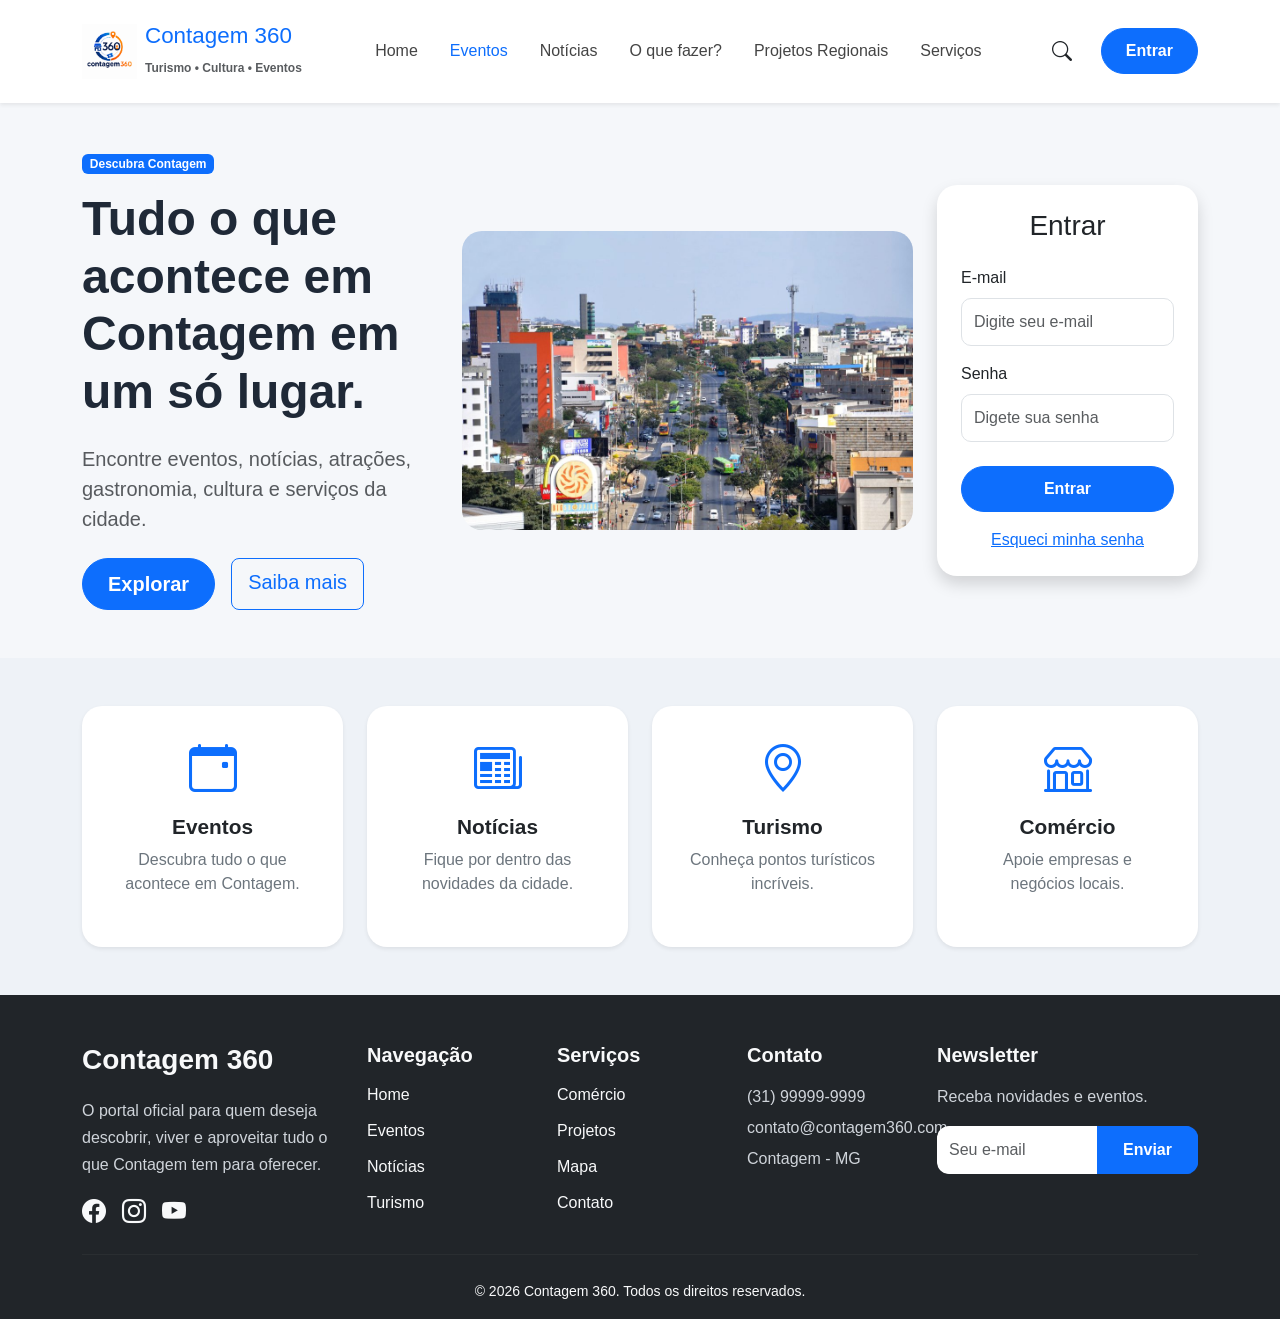
==== index.html @ 5708c747 "eventoss" ====
<!DOCTYPE html>
<html lang="pt-br">

<head>

    <meta charset="UTF-8">
    <meta name="viewport" content="width=device-width, initial-scale=1.0">

    <title>Contagem 360</title>

    <link rel="icon" href="img/logo.png" type="image/png">

    <!-- Bootstrap -->
    <link href="https://cdn.jsdelivr.net/npm/bootstrap@5.0.2/dist/css/bootstrap.min.css" rel="stylesheet">

    <!-- Bootstrap Icons -->
    <link rel="stylesheet" href="https://cdn.jsdelivr.net/npm/bootstrap-icons@1.13.1/font/bootstrap-icons.min.css">

    <!-- CSS -->
    <link rel="stylesheet" href="style.css">

</head>

<body>

    <!-- ==========================
            NAVBAR
    =========================== -->

    <header>

        <nav class="navbar navbar-expand-lg navbar-light bg-white shadow-sm">

            <div class="container">

                <!-- Logo -->

                <a class="navbar-brand fw-bold d-flex align-items-center" href="#">

                    <img src="img/logo.png" alt="Logo Contagem 360" width="55" class="me-2">
                    <div>

                        <h4 class="m-0">Contagem 360</h4>

                        <small class="text-muted">
                            Turismo • Cultura • Eventos
                        </small>

                    </div>

                </a>

                <!-- Botão Mobile -->

                <button class="navbar-toggler" type="button" data-bs-toggle="collapse" data-bs-target="#menu">

                    <span class="navbar-toggler-icon"></span>

                </button>

                <!-- Menu -->

                <div class="collapse navbar-collapse" id="menu">

                    <ul class="navbar-nav mx-auto">

                        <li class="nav-item">
                            <a class="nav-link " href="#">
                                Home
                            </a>
                        </li>

                        <li class="nav-item">
                            <a class="nav-link active" href="eventos.html">
                                Eventos
                            </a>
                        </li>

                        <li class="nav-item">
                            <a class="nav-link" href="#">
                                Notícias
                            </a>
                        </li>

                        <li class="nav-item">
                            <a class="nav-link" href="#">
                                O que fazer?
                            </a>
                        </li>

                        <li class="nav-item">
                            <a class="nav-link" href="#">
                                Projetos Regionais
                            </a>
                        </li>

                        <li class="nav-item">
                            <a class="nav-link" href="#">
                                Serviços
                            </a>
                        </li>

                    </ul>

                    <!-- Lado direito -->

                    <div class="d-flex align-items-center">

                        <button class="btn btn-link text-dark me-3">

                            <i class="bi bi-search fs-5"></i>

                        </button>

                        <a href="index.html" class="btn btn-primary rounded-pill px-4">

                            Entrar

                        </a>

                    </div>

                </div>

            </div>

        </nav>

    </header>

    <!-- ==========================
            MAIN
    =========================== -->

    <main> <!-- HERO -->

        <section class="hero py-5">

            <div class="container">

                <div class="row align-items-center gy-5">

                    <!-- Texto -->

                    <div class="col-lg-4">

                        <span class="badge bg-primary mb-3">
                            Descubra Contagem
                        </span>

                        <h1 class="display-5 fw-bold mb-4">

                            Tudo o que acontece em Contagem em um só lugar.

                        </h1>

                        <p class="lead text-muted mb-4">

                            Encontre eventos, notícias, atrações,
                            gastronomia, cultura e serviços da cidade.

                        </p>

                        <div class="d-flex gap-3">

                            <a href="#" class="btn btn-primary btn-lg">

                                Explorar

                            </a>

                            <a href="#" class="btn btn-outline-primary btn-lg">

                                Saiba mais

                            </a>

                        </div>

                    </div>

                    <!-- Imagem -->

                    <div class="col-lg-5 text-center">

                        <img src="img/cidade.jpg" class="img-fluid hero-img" alt="Cidade">

                    </div>

                    <!-- Login -->

                    <div class="col-lg-3">

                        <div class="card shadow border-0">

                            <div class="card-body p-4">

                                <h3 class="mb-4 text-center">

                                    Entrar

                                </h3>
                                <form id="FormLogin">
                                    <div class="mb-3">

                                        <label for="email" class="form-label">

                                            E-mail

                                        </label>

                                        <input type="email" class="form-control" placeholder="Digite seu e-mail"
                                            id="email">
                                            <div class="invalid-feedback" id="erroEmail">
                                                Digite um e-mail válido.
                                            </div>

                                    </div>

                                    <div class="mb-4">

                                        <label for="senha" class="form-label">

                                            Senha

                                        </label>

                                        <input type="password" class="form-control" placeholder="Digete sua senha"
                                            id="senha">
                                            <div class="invalid-feedback" id="erroEmail">
                                                Digite uma senha válida.
                                            </div>

                                    </div>

                                    <button class="btn btn-primary w-100 mb-3" id="Acessar">

                                        Entrar

                                    </button>
                                </form>
                                <div class="text-center">

                                    <a href="#">

                                        Esqueci minha senha

                                    </a>

                                </div>

                            </div>

                        </div>

                    </div>

                </div>

            </div>

        </section>

        <!-- BENEFÍCIOS -->

        <section class="py-5 bg-light">

            <div class="container">

                <div class="row text-center g-4">

                    <div class="col-lg-3">

                        <div class="card h-100 border-0 shadow-sm">

                            <div class="card-body">

                                <i class="bi bi-calendar-event display-5 text-primary"></i>

                                <h4 class="mt-3">

                                    Eventos

                                </h4>

                                <p>

                                    Descubra tudo o que acontece
                                    em Contagem.

                                </p>

                            </div>

                        </div>

                    </div>

                    <div class="col-lg-3">

                        <div class="card h-100 border-0 shadow-sm">

                            <div class="card-body">

                                <i class="bi bi-newspaper display-5 text-primary"></i>

                                <h4 class="mt-3">

                                    Notícias

                                </h4>

                                <p>

                                    Fique por dentro das novidades
                                    da cidade.

                                </p>

                            </div>

                        </div>

                    </div>

                    <div class="col-lg-3">

                        <div class="card h-100 border-0 shadow-sm">

                            <div class="card-body">

                                <i class="bi bi-geo-alt display-5 text-primary"></i>

                                <h4 class="mt-3">

                                    Turismo

                                </h4>

                                <p>

                                    Conheça pontos turísticos
                                    incríveis.

                                </p>

                            </div>

                        </div>

                    </div>

                    <div class="col-lg-3">

                        <div class="card h-100 border-0 shadow-sm">

                            <div class="card-body">

                                <i class="bi bi-shop display-5 text-primary"></i>

                                <h4 class="mt-3">

                                    Comércio

                                </h4>

                                <p>

                                    Apoie empresas e negócios
                                    locais.

                                </p>

                            </div>

                        </div>

                    </div>

                </div>

            </div>

        </section> <!-- FOOTER -->

    </main>

    <footer class="footer bg-dark text-light pt-5 pb-3">

        <div class="container">

            <div class="row gy-4">

                <!-- Logo -->

                <div class="col-lg-3">

                    <h3 class="fw-bold">

                        Contagem 360

                    </h3>

                    <p>

                        O portal oficial para quem deseja descobrir,
                        viver e aproveitar tudo o que Contagem tem
                        para oferecer.

                    </p>

                    <div class="d-flex gap-3 fs-4">

                        <a href="#" class="text-light">
                            <i class="bi bi-facebook"></i>
                        </a>

                        <a href="#" class="text-light">
                            <i class="bi bi-instagram"></i>
                        </a>

                        <a href="#" class="text-light">
                            <i class="bi bi-youtube"></i>
                        </a>

                    </div>

                </div>

                <!-- Links -->

                <div class="col-lg-2">

                    <h5 class="mb-3">

                        Navegação

                    </h5>

                    <ul class="list-unstyled">

                        <li><a href="#" class="text-light text-decoration-none">Home</a></li>

                        <li><a href="#" class="text-light text-decoration-none">Eventos</a></li>

                        <li><a href="#" class="text-light text-decoration-none">Notícias</a></li>

                        <li><a href="#" class="text-light text-decoration-none">Turismo</a></li>

                    </ul>

                </div>

                <!-- Serviços -->

                <div class="col-lg-2">

                    <h5 class="mb-3">

                        Serviços

                    </h5>

                    <ul class="list-unstyled">

                        <li><a href="#" class="text-light text-decoration-none">Comércio</a></li>

                        <li><a href="#" class="text-light text-decoration-none">Projetos</a></li>

                        <li><a href="#" class="text-light text-decoration-none">Mapa</a></li>

                        <li><a href="#" class="text-light text-decoration-none">Contato</a></li>

                    </ul>

                </div>

                <!-- Contato -->

                <div class="col-lg-2">

                    <h5 class="mb-3">

                        Contato

                    </h5>

                    <p class="mb-1">

                        (31) 99999-9999

                    </p>

                    <p class="mb-1">

                        contato@contagem360.com

                    </p>

                    <p>

                        Contagem - MG

                    </p>

                </div>

                <!-- Newsletter -->

                <div class="col-lg-3">

                    <h5 class="mb-3">

                        Newsletter

                    </h5>

                    <p>

                        Receba novidades e eventos.

                    </p>

                    <form>

                        <div class="input-group">

                            <input type="email" class="form-control" placeholder="Seu e-mail">

                            <button class="btn btn-primary" type="submit">

                                Enviar

                            </button>

                        </div>

                    </form>

                </div>

            </div>

            <hr class="my-4">

            <div class="row">

                <div class="col text-center">

                    <small>

                        © 2026 Contagem 360.
                        Todos os direitos reservados.

                    </small>

                </div>

            </div>

        </div>

    </footer>

    <!-- Bootstrap -->

    <script src="https://cdn.jsdelivr.net/npm/bootstrap@5.0.2/dist/js/bootstrap.bundle.min.js"></script>


</body>
<script src="script.js"></script>

</html>
---- style.css ----
/* ==========================================
            RESET
========================================== */

*{
    margin:0;
    padding:0;
    box-sizing:border-box;
}

body{
    font-family: "Segoe UI", Tahoma, Geneva, Verdana, sans-serif;
    background:#f5f7fa;
    color:#212529;
}

/* ==========================================
            NAVBAR
========================================== */

.navbar{
    padding:18px 0;
    background:#fff !important;
}

.navbar-brand{
    text-decoration:none;
}

.navbar-brand h4{
    color:#0d6efd;
    font-size:1.4rem;
}

.navbar-brand small{
    font-size:.75rem;
}

.nav-link{
    font-weight:500;
    color:#444 !important;
    margin:0 8px;
    transition:.3s;
}

.nav-link:hover{
    color:#0d6efd !important;
}

.nav-link.active{
    color:#0d6efd !important;
}

.btn-primary{
    border-radius:30px;
    padding:10px 25px;
    font-weight:600;
}

/* ==========================================
            HERO
========================================== */

.hero{

    padding:80px 0;

}

.hero h1{

    font-weight:700;
    color:#1f2937;
    line-height:1.2;

}

.hero p{

    color:#6c757d;

}

.hero-img{

    max-width:100%;
    border-radius:20px;

}

.card{

    border-radius:20px;

}

.card-body{

    padding:35px;

}

.form-control{

    height:48px;
    border-radius:10px;

}

.form-control:focus{

    box-shadow:none;
    border-color:#0d6efd;

}

/* ==========================================
            BENEFÍCIOS
========================================== */

.bg-light{

    background:#eef2f7 !important;

}

.card i{

    color:#0d6efd;

}

.card h4{

    font-size:1.3rem;
    font-weight:600;

}

.card p{

    color:#6c757d;

}
/* ==========================================
            FOOTER
========================================== */

.footer{

    background:#1f2937;
    color:white;

}

.footer h3{

    font-weight:700;
    margin-bottom:20px;

}

.footer h5{

    font-weight:600;
    margin-bottom:20px;

}

.footer p{

    color:#cfd4da;
    line-height:1.7;

}

.footer ul{

    padding:0;
    margin:0;

}

.footer li{

    list-style:none;
    margin-bottom:12px;

}

.footer a{

    color:#cfd4da;
    text-decoration:none;
    transition:.3s;

}

.footer a:hover{

    color:#0d6efd;

}

.footer .input-group{

    border-radius:12px;
    overflow:hidden;

}

.footer .form-control{

    border:none;
    box-shadow:none;

}

.footer .btn{

    border-radius:0;

}

.footer hr{

    border-color:rgba(255,255,255,.15);

}

/* ==========================================
            CARDS
========================================== */

.card{

    transition:.3s;
    border:none;

}

.card:hover{

    transform:translateY(-8px);

    box-shadow:0 .8rem 2rem rgba(0,0,0,.12);

}

/* ==========================================
            BOTÕES
========================================== */

.btn{

    transition:.3s;

}

.btn-primary:hover{

    transform:translateY(-2px);

}

.btn-outline-primary:hover{

    transform:translateY(-2px);

}

/* ==========================================
            RESPONSIVIDADE
========================================== */

@media (max-width:991px){

    .navbar-brand h4{

        font-size:1.2rem;

    }

    .navbar-nav{

        text-align:center;
        margin-top:20px;

    }

    .navbar .d-flex{

        justify-content:center;
        margin-top:20px;

    }

    .hero{

        text-align:center;
        padding:50px 0;

    }

    .hero-img{

        margin:35px 0;

    }

    .footer{

        text-align:center;

    }

    .footer .d-flex{

        justify-content:center;

    }

}

@media (max-width:768px){

    .hero h1{

        font-size:2rem;

    }

    .display-5{

        font-size:2rem;

    }

    .btn-lg{

        width:100%;

    }

    .hero .d-flex{

        flex-direction:column;

    }

}
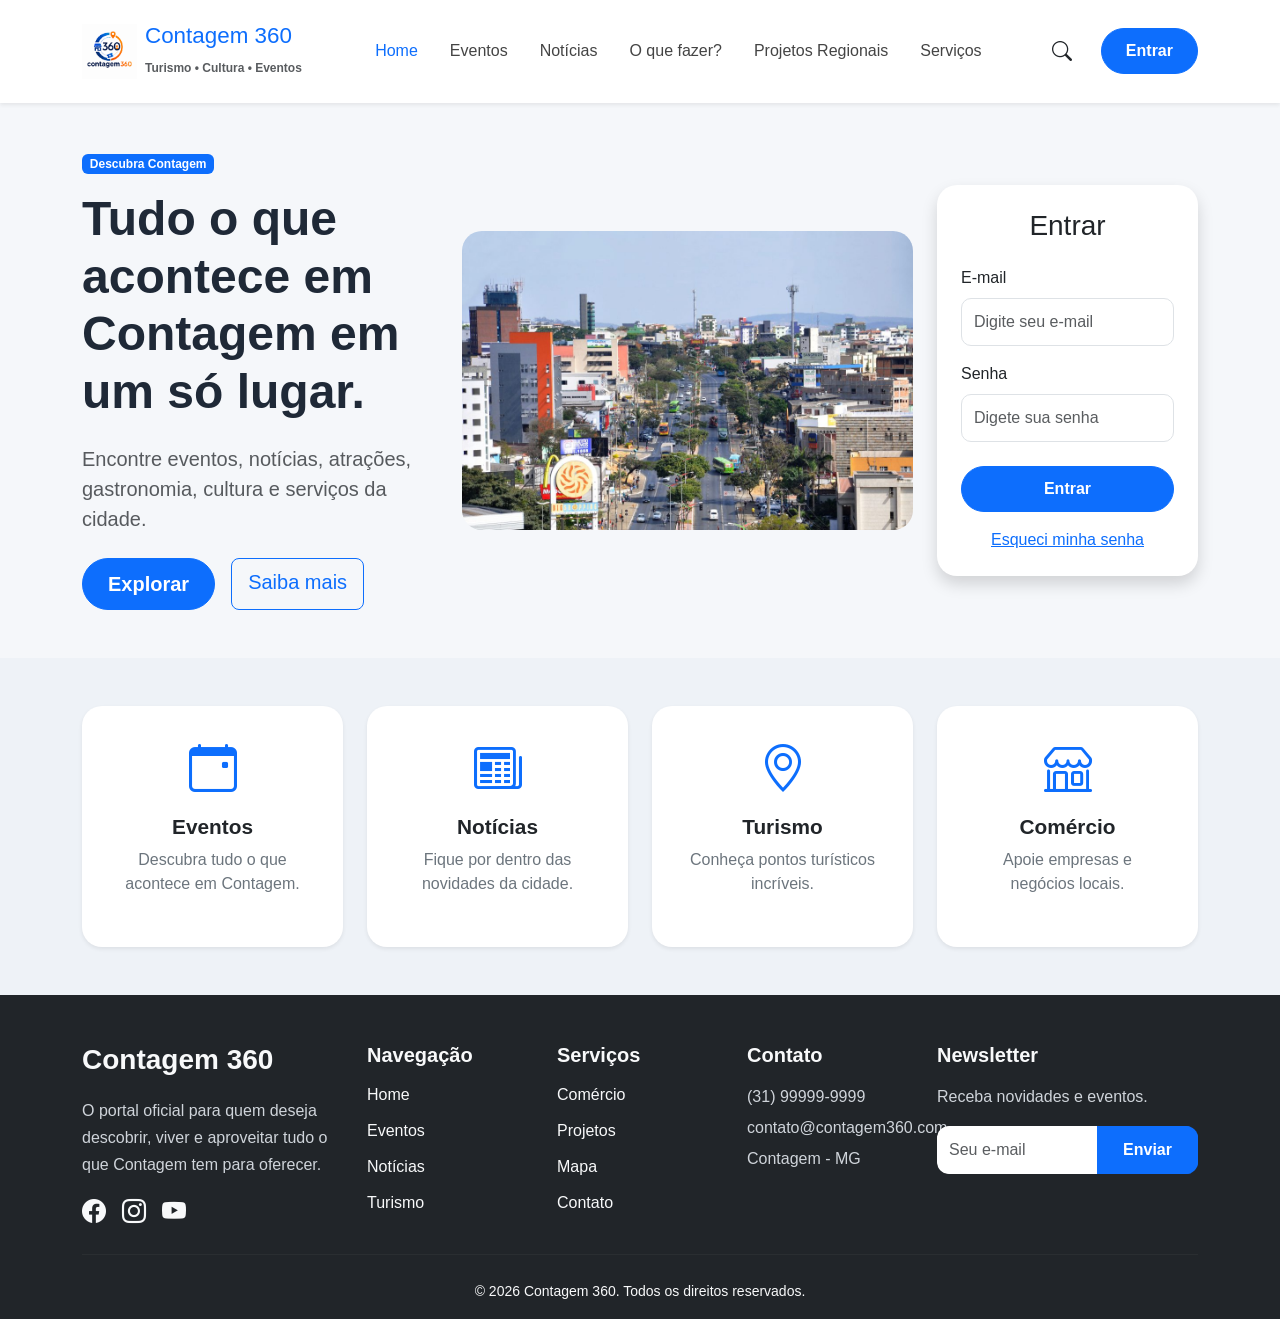
==== commit 11f5347c: "eventos cadastro" ====
--- a/index.html
+++ b/index.html
@@ -65,13 +65,13 @@
                     <ul class="navbar-nav mx-auto">
 
                         <li class="nav-item">
-                            <a class="nav-link " href="#">
+                            <a class="nav-link active " href="#">
                                 Home
                             </a>
                         </li>
 
                         <li class="nav-item">
-                            <a class="nav-link active" href="eventos.html">
+                            <a class="nav-link " href="eventos.html">
                                 Eventos
                             </a>
                         </li>
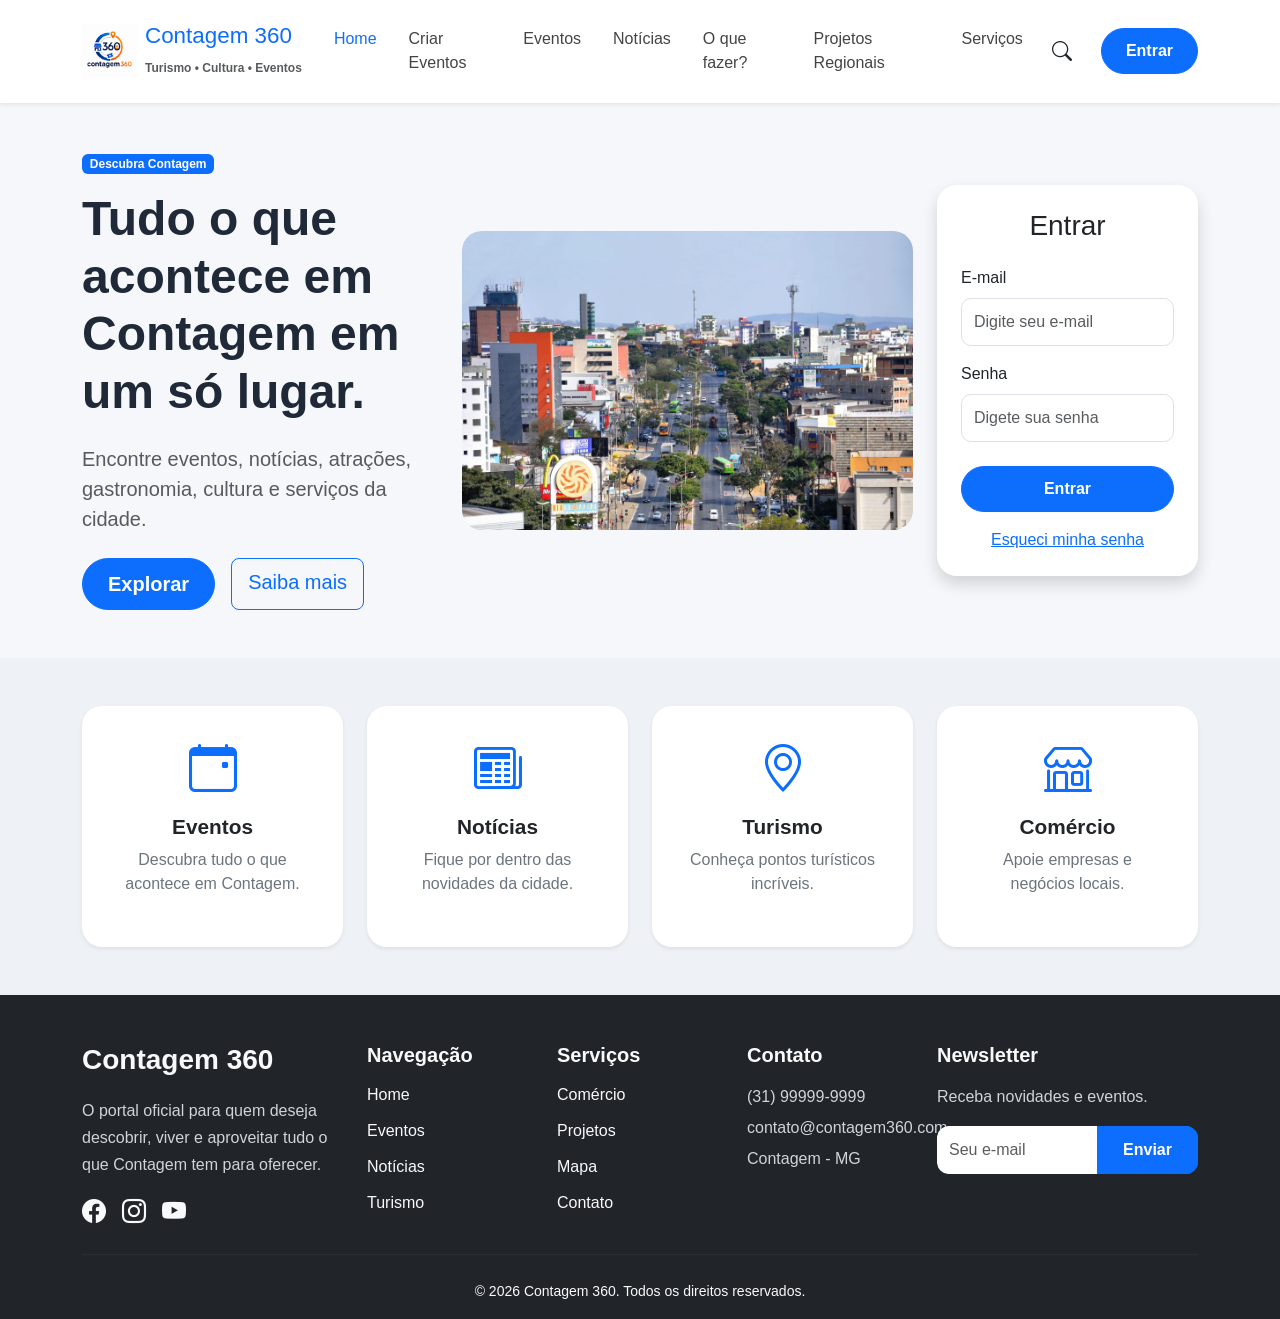
==== commit dd2bf6a6: "cadastro evento" ====
--- a/index.html
+++ b/index.html
@@ -68,13 +68,19 @@
                             <a class="nav-link active " href="#">
                                 Home
                             </a>
+                        </li> 
+                        <li class="nav-item">
+                            <a class="nav-link" href="eventos.html">
+                                Criar Eventos
+                            </a>
                         </li>
 
                         <li class="nav-item">
-                            <a class="nav-link " href="eventos.html">
+                            <a class="nav-link " href="#">
                                 Eventos
                             </a>
                         </li>
+                       
 
                         <li class="nav-item">
                             <a class="nav-link" href="#">
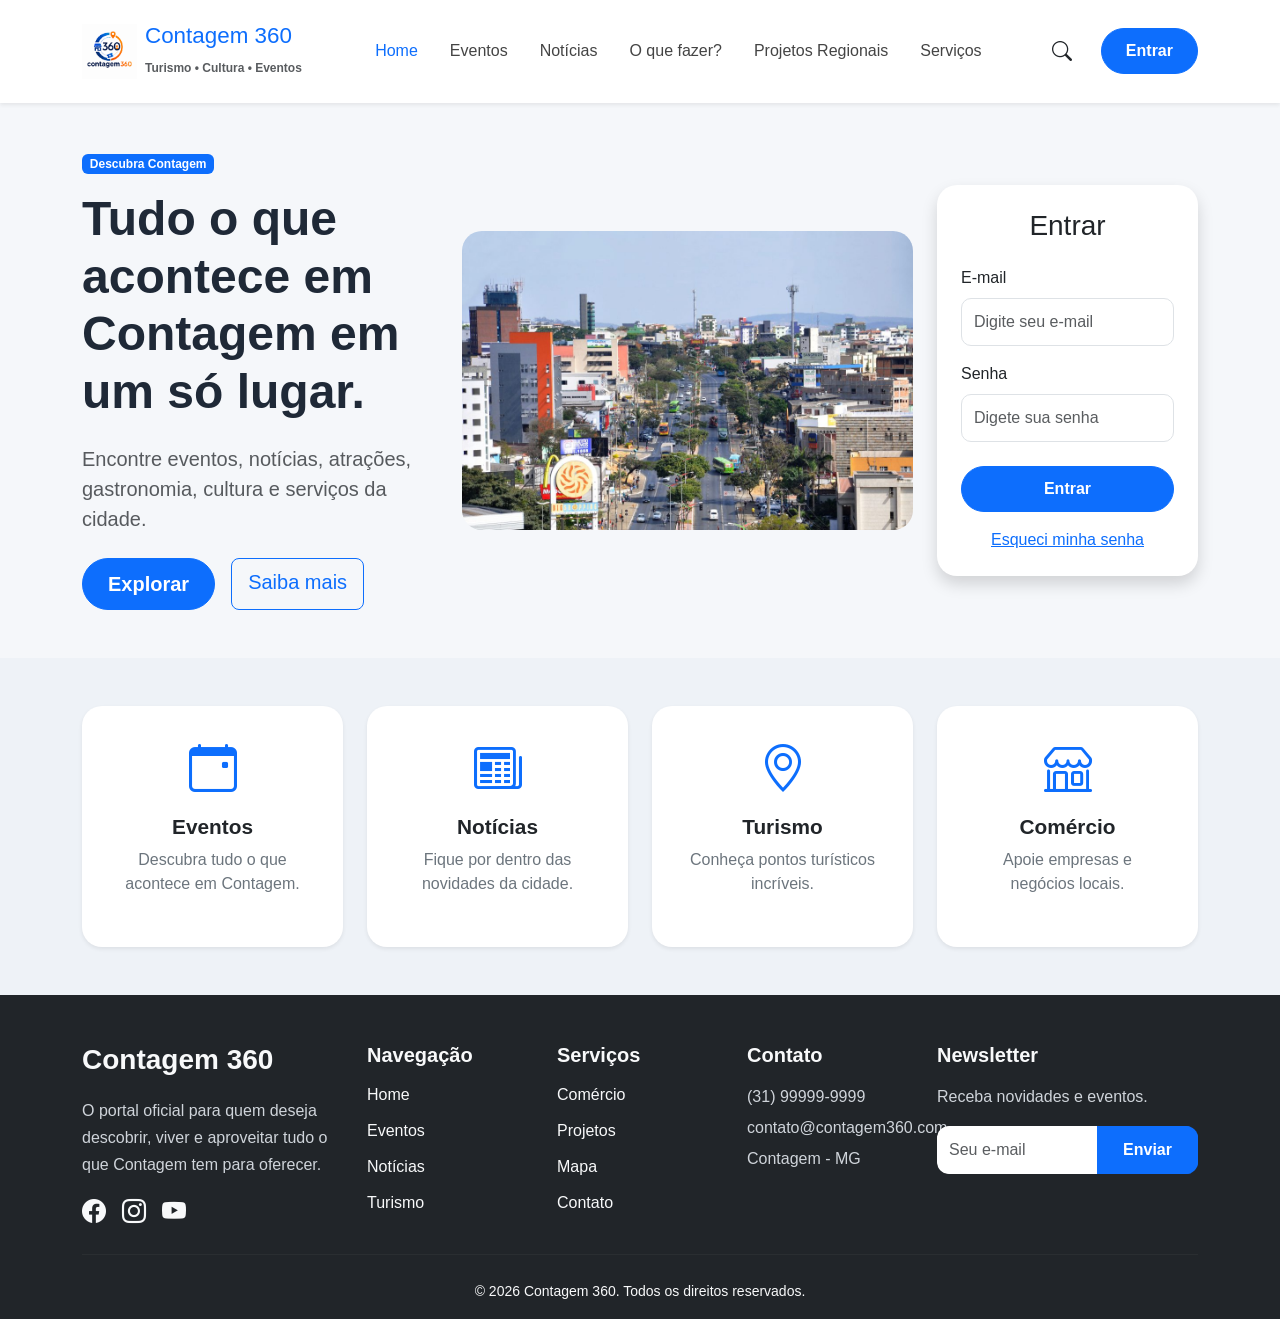
==== commit 29daad90: "CADSTRO 100%COMPLETO" ====
--- a/index.html
+++ b/index.html
@@ -69,14 +69,9 @@
                                 Home
                             </a>
                         </li> 
+
                         <li class="nav-item">
-                            <a class="nav-link" href="eventos.html">
-                                Criar Eventos
-                            </a>
-                        </li>
-
-                        <li class="nav-item">
-                            <a class="nav-link " href="#">
+                            <a class="nav-link " href="eventos.html">
                                 Eventos
                             </a>
                         </li>
@@ -239,7 +234,7 @@
 
                                     </div>
 
-                                    <button class="btn btn-primary w-100 mb-3" id="Acessar">
+                                    <button class="btn btn-primary w-100 mb-3" id="Acessar" href="eventos.html">
 
                                         Entrar
 
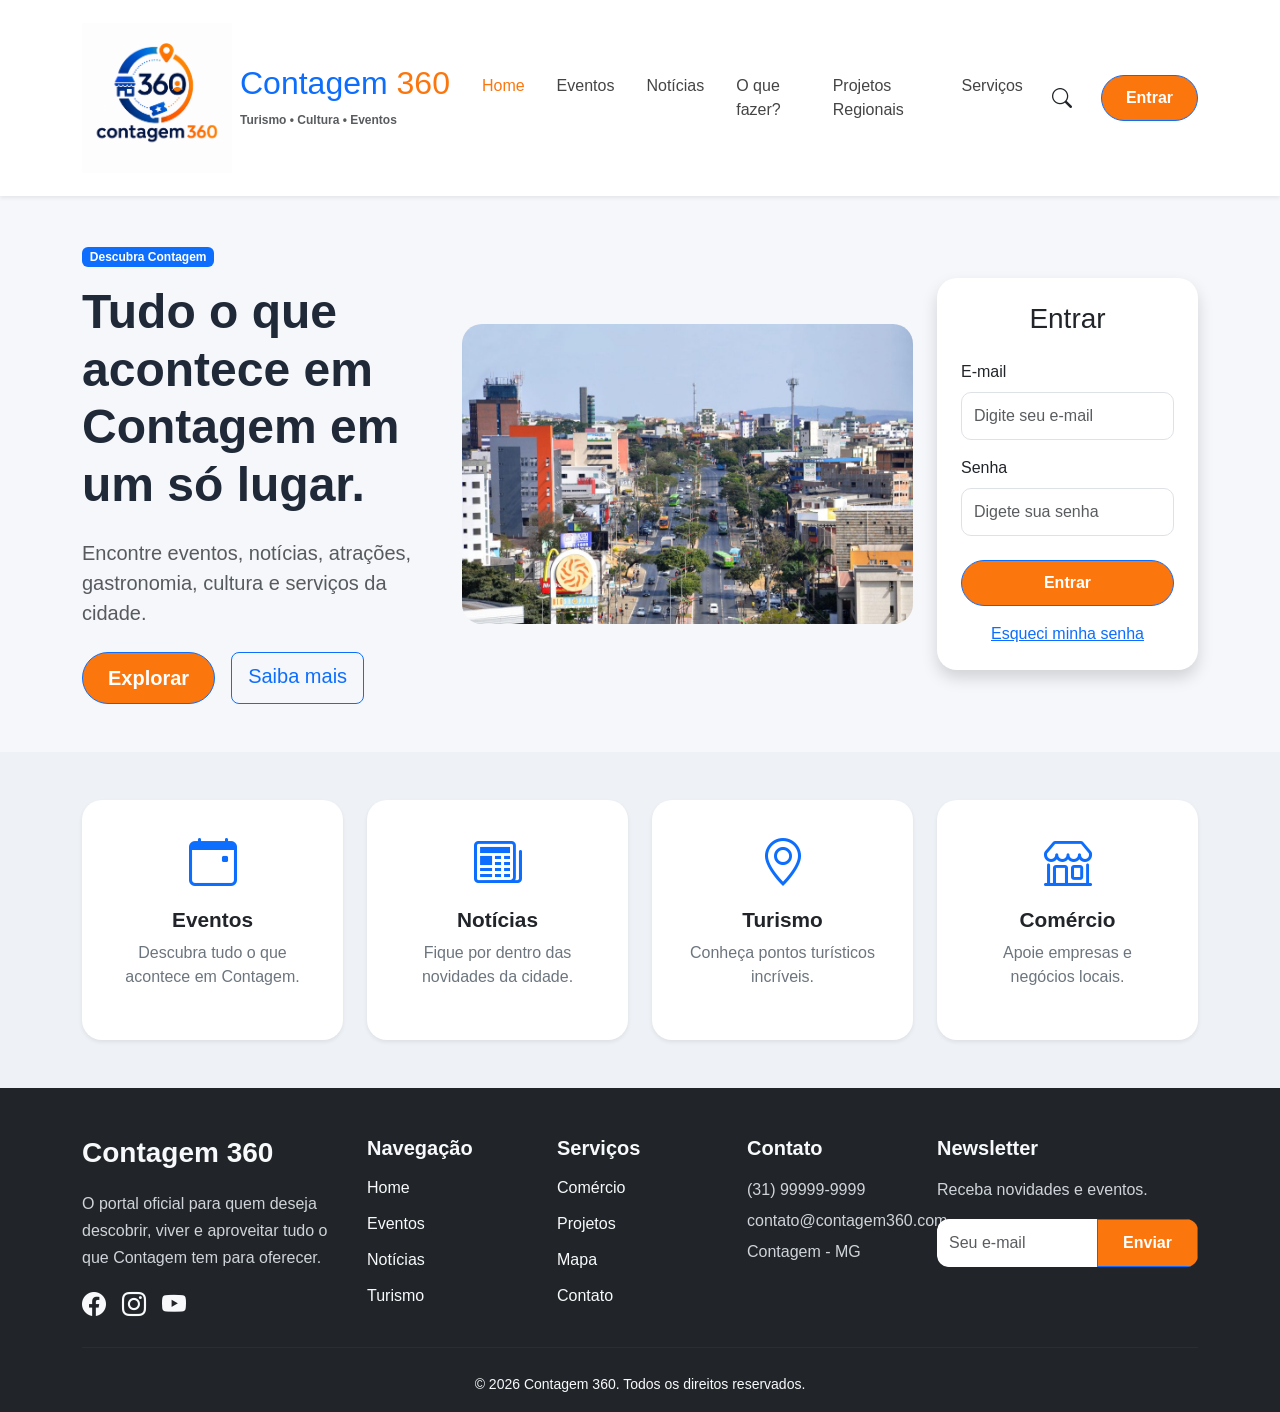
==== commit aeb0ece3: "a" ====
--- a/index.html
+++ b/index.html
@@ -37,11 +37,11 @@
 
                 <a class="navbar-brand fw-bold d-flex align-items-center" href="#">
 
-                    <img src="img/logo.png" alt="Logo Contagem 360" width="55" class="me-2">
+                    <img src="img/logo.png" alt="Logo Contagem 360" width="150" class="me-2">
                     <div>
 
-                        <h4 class="m-0">Contagem 360</h4>
-
+                        <h4 class="m-0">Contagem <span id="xbox">360</span></h4>
+                
                         <small class="text-muted">
                             Turismo • Cultura • Eventos
                         </small>
--- a/style.css
+++ b/style.css
@@ -16,8 +16,12 @@
 
 /* ==========================================
             NAVBAR
-========================================== */
-
+========================================== */   
+#xbox{
+    color:#fc760e;
+    font-family:  oswald,sans-serif;
+
+}
 .navbar{
     padding:18px 0;
     background:#fff !important;
@@ -29,7 +33,8 @@
 
 .navbar-brand h4{
     color:#0d6efd;
-    font-size:1.4rem;
+    font-size:32px;
+    font-family:  oswald,sans-serif;
 }
 
 .navbar-brand small{
@@ -48,15 +53,17 @@
 }
 
 .nav-link.active{
-    color:#0d6efd !important;
+    color:#fc760e !important;
 }
 
 .btn-primary{
+    background-color:#fc760e !important;
     border-radius:30px;
     padding:10px 25px;
     font-weight:600;
 }
 
+
 /* ==========================================
             HERO
 ========================================== */
@@ -276,7 +283,7 @@
 @media (max-width:991px){
 
     .navbar-brand h4{
-
+        
         font-size:1.2rem;
 
     }
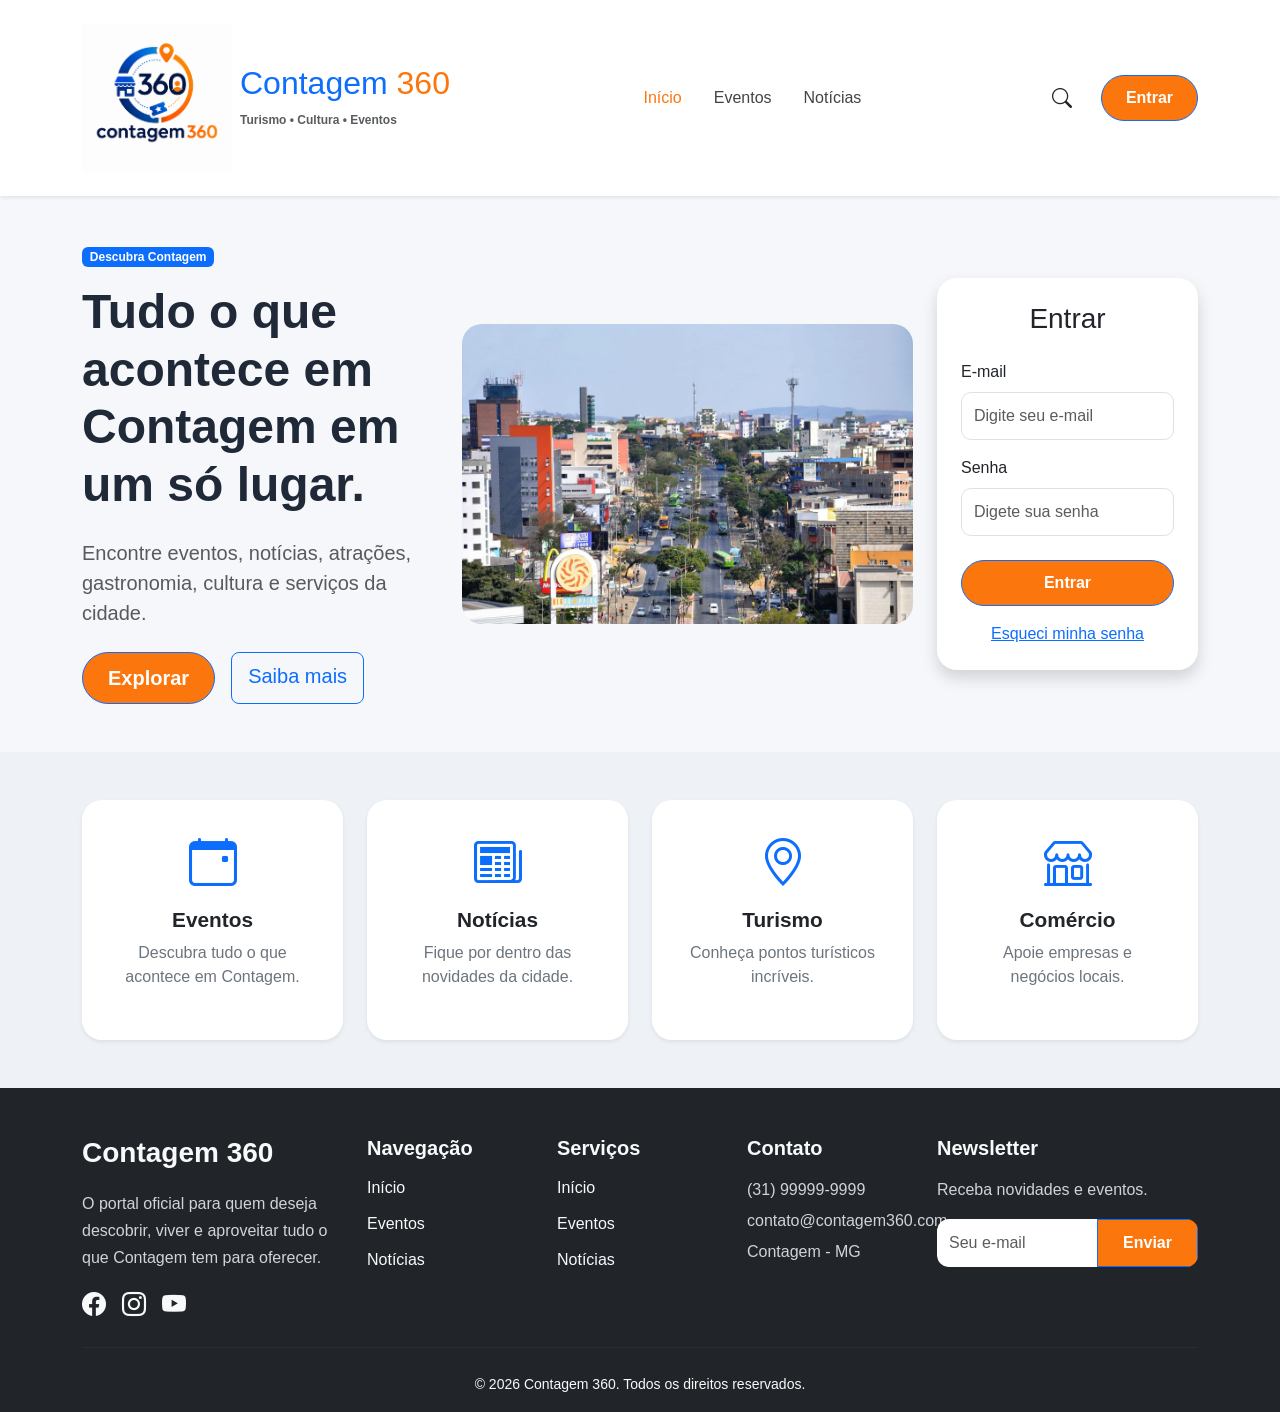
==== commit 3eaf83e3: "atualizando" ====
--- a/index.html
+++ b/index.html
@@ -65,42 +65,24 @@
                     <ul class="navbar-nav mx-auto">
 
                         <li class="nav-item">
-                            <a class="nav-link active " href="#">
-                                Home
+                            <a class="nav-link active" href="index.php?page=landing">
+                                Início
                             </a>
                         </li> 
 
                         <li class="nav-item">
-                            <a class="nav-link " href="eventos.html">
+                            <a class="nav-link" href="index.php?page=eventos">
                                 Eventos
                             </a>
                         </li>
                        
 
                         <li class="nav-item">
-                            <a class="nav-link" href="#">
+                            <a class="nav-link" href="index.php?page=noticias">
                                 Notícias
                             </a>
                         </li>
 
-                        <li class="nav-item">
-                            <a class="nav-link" href="#">
-                                O que fazer?
-                            </a>
-                        </li>
-
-                        <li class="nav-item">
-                            <a class="nav-link" href="#">
-                                Projetos Regionais
-                            </a>
-                        </li>
-
-                        <li class="nav-item">
-                            <a class="nav-link" href="#">
-                                Serviços
-                            </a>
-                        </li>
-
                     </ul>
 
                     <!-- Lado direito -->
@@ -113,10 +95,9 @@
 
                         </button>
 
-                        <a href="index.html" class="btn btn-primary rounded-pill px-4">
-
-                            Entrar
-
+                        <a href="index.php?page=login"
+                           class="btn btn-primary rounded-pill px-4">
+                        Entrar
                         </a>
 
                     </div>
@@ -163,19 +144,15 @@
                         </p>
 
                         <div class="d-flex gap-3">
-
-                            <a href="#" class="btn btn-primary btn-lg">
-
-                                Explorar
-
-                            </a>
-
-                            <a href="#" class="btn btn-outline-primary btn-lg">
-
-                                Saiba mais
-
-                            </a>
-
+                            <a href="index.php?page=eventos"
+                            class="btn btn-primary btn-lg">
+                             Explorar
+                         </a>
+
+                         <a href="index.php?page=home"
+                         class="btn btn-outline-primary btn-lg">
+                          Saiba mais
+                         </a>
                         </div>
 
                     </div>
@@ -234,11 +211,11 @@
 
                                     </div>
 
-                                    <button class="btn btn-primary w-100 mb-3" id="Acessar" href="eventos.html">
-
-                                        Entrar
-
-                                    </button>
+                                      <a href="index.php?page=login"
+                                         class="btn btn-primary w-100 mb-3"
+                                         id="Acessar">
+                                       Entrar
+                                      </a>
                                 </form>
                                 <div class="text-center">
 
@@ -440,14 +417,27 @@
 
                     <ul class="list-unstyled">
 
-                        <li><a href="#" class="text-light text-decoration-none">Home</a></li>
-
-                        <li><a href="#" class="text-light text-decoration-none">Eventos</a></li>
-
-                        <li><a href="#" class="text-light text-decoration-none">Notícias</a></li>
-
-                        <li><a href="#" class="text-light text-decoration-none">Turismo</a></li>
-
+                        <li>
+                            <a href="index.php?page=landing"
+                               class="text-light text-decoration-none">
+                                Início
+                            </a>
+                        </li>
+                    
+                        <li>
+                            <a href="index.php?page=eventos"
+                               class="text-light text-decoration-none">
+                                Eventos
+                            </a>
+                        </li>
+                    
+                        <li>
+                            <a href="index.php?page=noticias"
+                               class="text-light text-decoration-none">
+                                Notícias
+                            </a>
+                        </li>
+                    
                     </ul>
 
                 </div>
@@ -464,14 +454,27 @@
 
                     <ul class="list-unstyled">
 
-                        <li><a href="#" class="text-light text-decoration-none">Comércio</a></li>
-
-                        <li><a href="#" class="text-light text-decoration-none">Projetos</a></li>
-
-                        <li><a href="#" class="text-light text-decoration-none">Mapa</a></li>
-
-                        <li><a href="#" class="text-light text-decoration-none">Contato</a></li>
-
+                        <li>
+                            <a href="index.php?page=landing"
+                               class="text-light text-decoration-none">
+                                Início
+                            </a>
+                        </li>
+                    
+                        <li>
+                            <a href="index.php?page=eventos"
+                               class="text-light text-decoration-none">
+                                Eventos
+                            </a>
+                        </li>
+                    
+                        <li>
+                            <a href="index.php?page=noticias"
+                               class="text-light text-decoration-none">
+                                Notícias
+                            </a>
+                        </li>
+                    
                     </ul>
 
                 </div>
--- a/style.css
+++ b/style.css
@@ -253,7 +253,25 @@
     box-shadow:0 .8rem 2rem rgba(0,0,0,.12);
 
 }
-
+.btn-fechar{
+    width:45px;
+    height:45px;
+    border-radius:50%;
+    color:#0e89fc;
+    display:flex;
+    justify-content:center;
+    align-items:center;
+    transition:0.3s;
+}
+
+.btn-fechar:hover{
+    transform:rotate(90deg);
+}
+
+.card{
+    border-radius:20px;
+}
+  
 /* ==========================================
             BOTÕES
 ========================================== */
